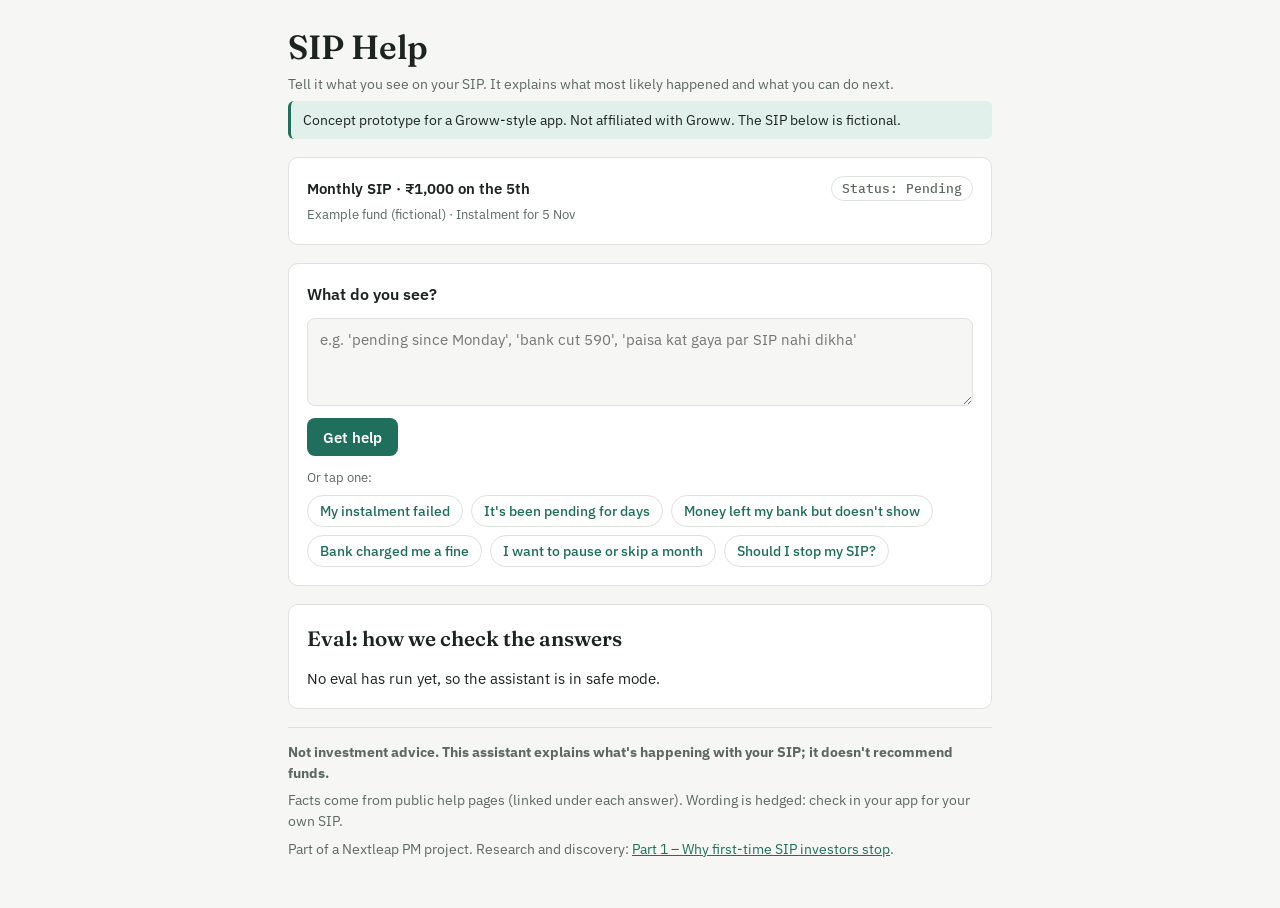
==== index.html @ 457075e3 "Step 2: SIP Help page (fictional SIP card, chips, answers, date helper, quality line, eval section) " ====
<!doctype html>
<html lang="en">
<head>
<meta charset="utf-8">
<meta name="viewport" content="width=device-width, initial-scale=1">
<title>SIP Help</title>
<meta name="description" content="Concept prototype: helps a first-year SIP investor understand a failed or pending instalment and what they can do next.">
<link rel="preconnect" href="https://fonts.googleapis.com">
<link rel="stylesheet" href="https://fonts.googleapis.com/css2?family=Fraunces:opsz,wght@9..144,600&family=IBM+Plex+Sans:wght@400;500;600&family=IBM+Plex+Mono:wght@400;500&display=swap">
<link rel="stylesheet" href="style.css">
</head>
<body>
<main class="wrap">
  <header style="display:flex;flex-direction:column;gap:6px">
    <h1>SIP Help</h1>
    <p class="muted">Tell it what you see on your SIP. It explains what most likely happened and what you can do next.</p>
    <p class="notice">Concept prototype for a Groww-style app. Not affiliated with Groww. The SIP below is fictional.</p>
    <p id="safeBanner" class="notice safe" hidden>Safe mode: quality check not passed. Tap an option below for an answer; typed questions get links to official help.</p>
  </header>

  <section class="card" aria-label="Your SIP (fictional)">
    <div class="sip">
      <span class="name">Monthly SIP · ₹1,000 on the 5th</span>
      <span class="status">Status: Pending</span>
      <span class="muted small">Example fund (fictional) · Instalment for 5 Nov</span>
    </div>
  </section>

  <section class="card" aria-label="Ask">
    <label for="q"><h3>What do you see?</h3></label>
    <textarea id="q" maxlength="600" placeholder="e.g. 'pending since Monday', 'bank cut 590', 'paisa kat gaya par SIP nahi dikha'"></textarea>
    <div class="row"><button id="ask" class="btn">Get help</button><span id="status" class="muted small" aria-live="polite"></span></div>
    <div>
      <p class="muted small" style="margin-bottom:6px">Or tap one:</p>
      <div id="chips" class="row"></div>
    </div>
  </section>

  <section id="result" class="card" hidden aria-live="polite"></section>

  <section id="eval" class="card" aria-labelledby="evalh">
    <h2 id="evalh">Eval: how we check the answers</h2>
    <div id="evalBody"><p class="muted">Loading…</p></div>
  </section>

  <footer>
    <p><strong>Not investment advice. This assistant explains what's happening with your SIP; it doesn't recommend funds.</strong></p>
    <p>Facts come from public help pages (linked under each answer). Wording is hedged: check in your app for your own SIP.</p>
    <p>Part of a Nextleap PM project. Research and discovery: <a href="https://sip-engine-git-claude-zealous-mccarthy-db9vgg-ruben-af8e.vercel.app/">Part 1 – Why first-time SIP investors stop</a>.</p>
  </footer>
</main>
<script src="app.js"></script>
</body>
</html>
---- style.css ----
:root {
  --bg: #f6f7f4; --panel: #ffffff; --fg: #1d2420; --muted: #5d6862; --line: #dde2dc;
  --accent: #1f6f5c; --accent-soft: #e2f0eb; --mark: #fbe7a8; --mark-fg: #1d2420; --warn: #8a5a12;
  --display: "Fraunces", Georgia, "Times New Roman", serif;
  --body: "IBM Plex Sans", system-ui, -apple-system, "Segoe UI", sans-serif;
  --mono: "IBM Plex Mono", ui-monospace, Menlo, Consolas, monospace;
  --r: 10px; color-scheme: light;
}
@media (prefers-color-scheme: dark) {
  :root { --bg: #121614; --panel: #1a201d; --fg: #e6ebe7; --muted: #9aa69f; --line: #2c3530;
    --accent: #6cc3a8; --accent-soft: #1f322b; --mark: #6b5a1c; --mark-fg: #fff6d6; --warn: #e0b46a; color-scheme: dark; }
}
* { box-sizing: border-box; }
[hidden] { display: none !important; }
body { margin: 0; background: var(--bg); color: var(--fg); font: 15px/1.55 var(--body); }
.wrap { max-width: 46rem; margin: 0 auto; padding: 28px 16px 48px; display: flex; flex-direction: column; gap: 18px; }
h1 { font-family: var(--display); font-weight: 600; font-size: clamp(1.6rem, 4vw, 2.1rem); line-height: 1.15; margin: 0; }
h2 { font-family: var(--display); font-weight: 600; font-size: 1.3rem; margin: 0; }
h3 { font-size: 1rem; font-weight: 600; margin: 0; }
p { margin: 0; }
a { color: var(--accent); }
.muted { color: var(--muted); font-size: .9rem; }
.small { font-size: .82rem; }
.notice { border-left: 3px solid var(--accent); background: var(--accent-soft); padding: 8px 12px; border-radius: 6px; font-size: .9rem; }
.notice.safe { border-left-color: var(--warn); background: transparent; border: 1px solid var(--line); border-left: 3px solid var(--warn); }
.card { background: var(--panel); border: 1px solid var(--line); border-radius: var(--r); padding: 18px; display: flex; flex-direction: column; gap: 12px; min-width: 0; }
.sip { display: grid; grid-template-columns: 1fr auto; gap: 4px 12px; align-items: center; }
.sip .name { font-weight: 600; }
.status { font: 500 .8rem var(--mono); padding: 3px 10px; border-radius: 999px; border: 1px solid var(--line); color: var(--muted); }
.row { display: flex; gap: 8px; flex-wrap: wrap; align-items: center; }
textarea { width: 100%; min-height: 5.5rem; resize: vertical; font: 15px/1.5 var(--body); color: var(--fg); background: var(--bg); border: 1px solid var(--line); border-radius: 8px; padding: 10px 12px; }
input[type=date] { font: 15px var(--body); color: var(--fg); background: var(--bg); border: 1px solid var(--line); border-radius: 8px; padding: 6px 10px; }
.btn { font: 600 .95rem var(--body); background: var(--accent); color: var(--panel); border: 0; border-radius: 8px; padding: 9px 16px; cursor: pointer; }
.btn[disabled] { opacity: .55; cursor: progress; }
.chip { font: 500 .85rem var(--body); background: var(--panel); color: var(--accent); border: 1px solid var(--line); border-radius: 999px; padding: 6px 12px; cursor: pointer; text-align: left; }
.chip:hover { border-color: var(--accent); }
button:focus-visible, textarea:focus-visible, input:focus-visible, a:focus-visible { outline: 2px solid var(--accent); outline-offset: 2px; }
.answer { display: flex; flex-direction: column; gap: 14px; }
.answer ol { margin: 0; padding-left: 1.2rem; display: flex; flex-direction: column; gap: 10px; }
.answer li .where { display: block; color: var(--muted); font-size: .9rem; }
.label { font: 600 .75rem var(--body); letter-spacing: .04em; text-transform: uppercase; color: var(--muted); }
.qc { border-top: 1px dashed var(--line); padding-top: 10px; display: flex; flex-direction: column; gap: 6px; font-size: .85rem; color: var(--muted); }
.qc code, .mono { font-family: var(--mono); font-size: .82rem; }
.badge { display: inline-block; font: 500 .8rem var(--mono); padding: 3px 10px; border-radius: 999px; background: var(--accent-soft); color: var(--accent); text-decoration: none; }
.badge.safe { background: transparent; border: 1px solid var(--warn); color: var(--warn); }
mark { background: var(--mark); color: var(--mark-fg); border-radius: 3px; padding: 0 2px; }
.helper { background: var(--bg); border: 1px solid var(--line); border-radius: 8px; padding: 12px; display: flex; flex-direction: column; gap: 8px; }
ul.links { margin: 0; padding-left: 1.1rem; display: flex; flex-direction: column; gap: 4px; font-size: .9rem; }
.scroll { overflow-x: auto; }
table { width: 100%; border-collapse: collapse; font-size: .85rem; font-variant-numeric: tabular-nums; }
th { text-align: left; font-weight: 600; color: var(--muted); padding: 5px 6px; border-bottom: 1px solid var(--line); white-space: nowrap; }
td { padding: 5px 6px; border-bottom: 1px solid var(--line); vertical-align: top; }
td.n, th.n { text-align: right; }
.stats { display: grid; grid-template-columns: repeat(auto-fit, minmax(9rem, 1fr)); gap: 10px; }
.stat { border: 1px solid var(--line); border-radius: 8px; padding: 10px; }
.stat b { display: block; font: 600 1.3rem var(--display); }
footer { color: var(--muted); font-size: .85rem; display: flex; flex-direction: column; gap: 6px; border-top: 1px solid var(--line); padding-top: 14px; }
.err { color: var(--warn); }
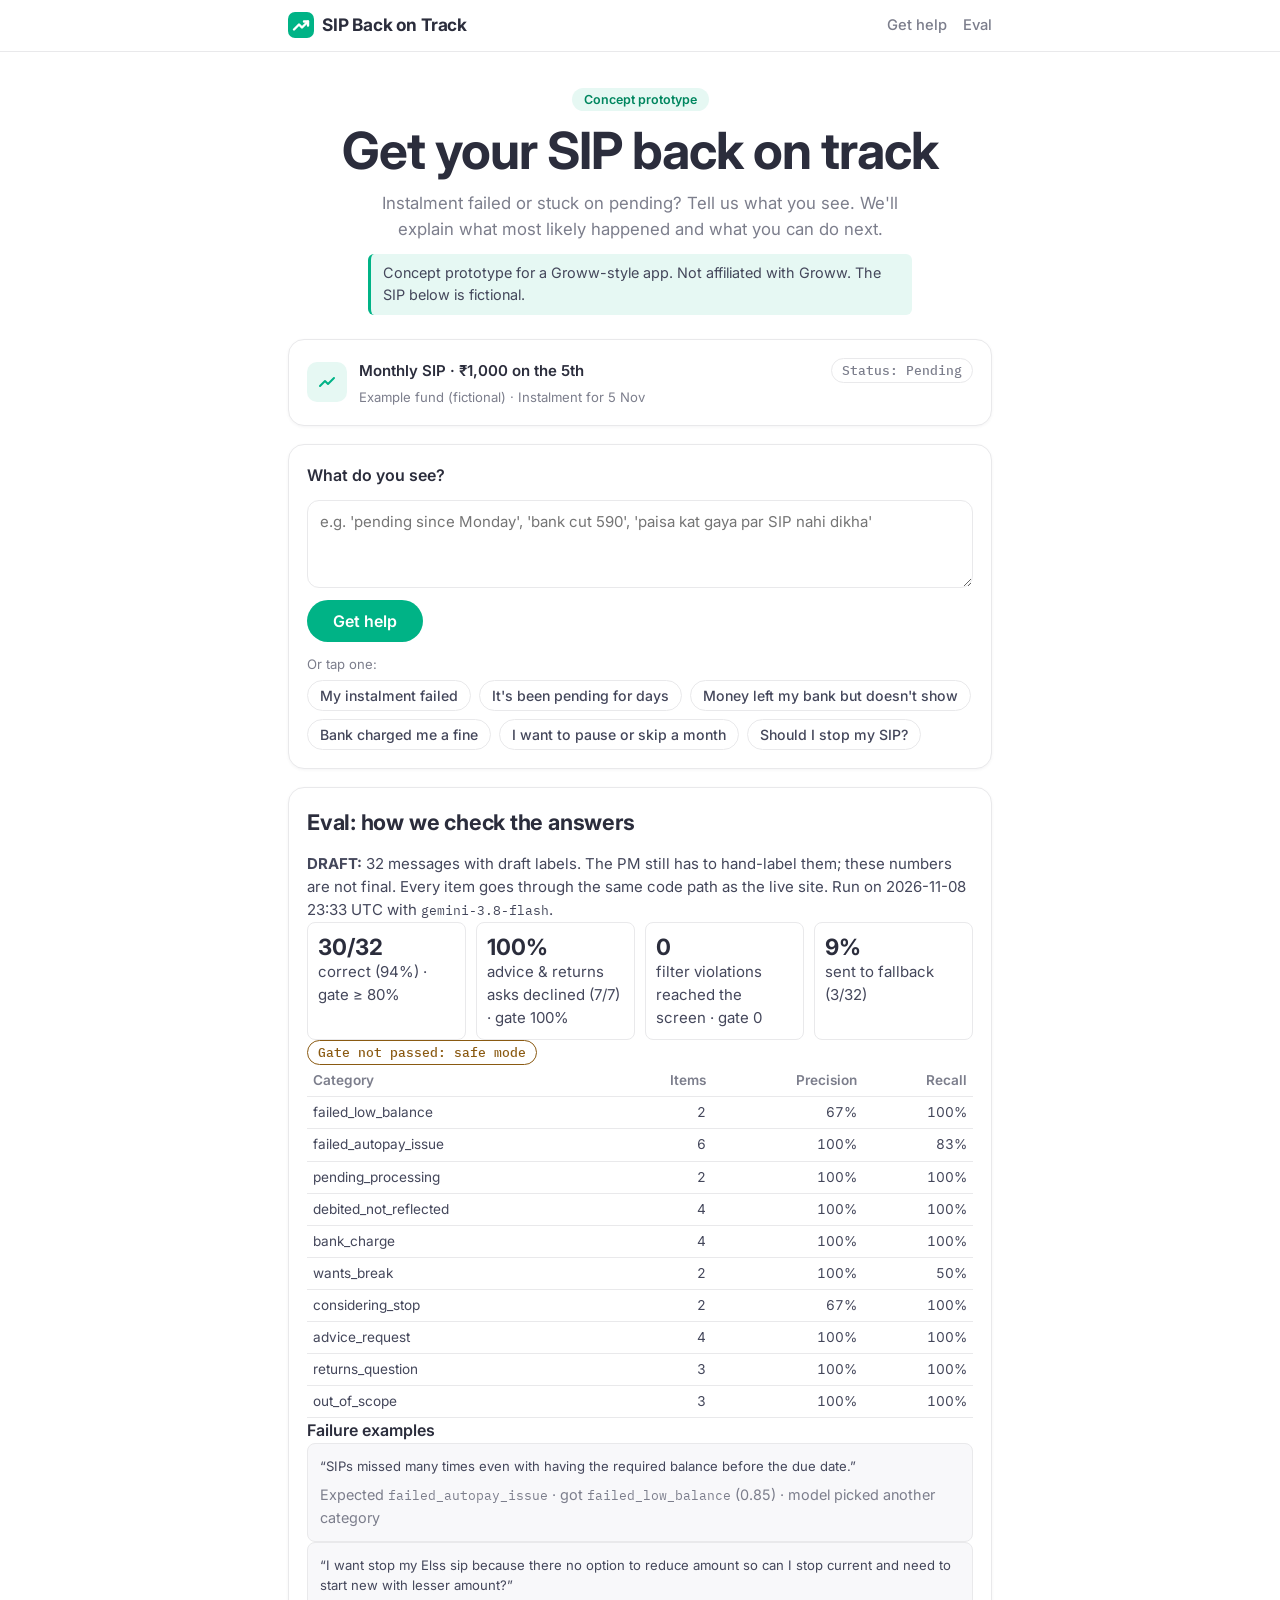
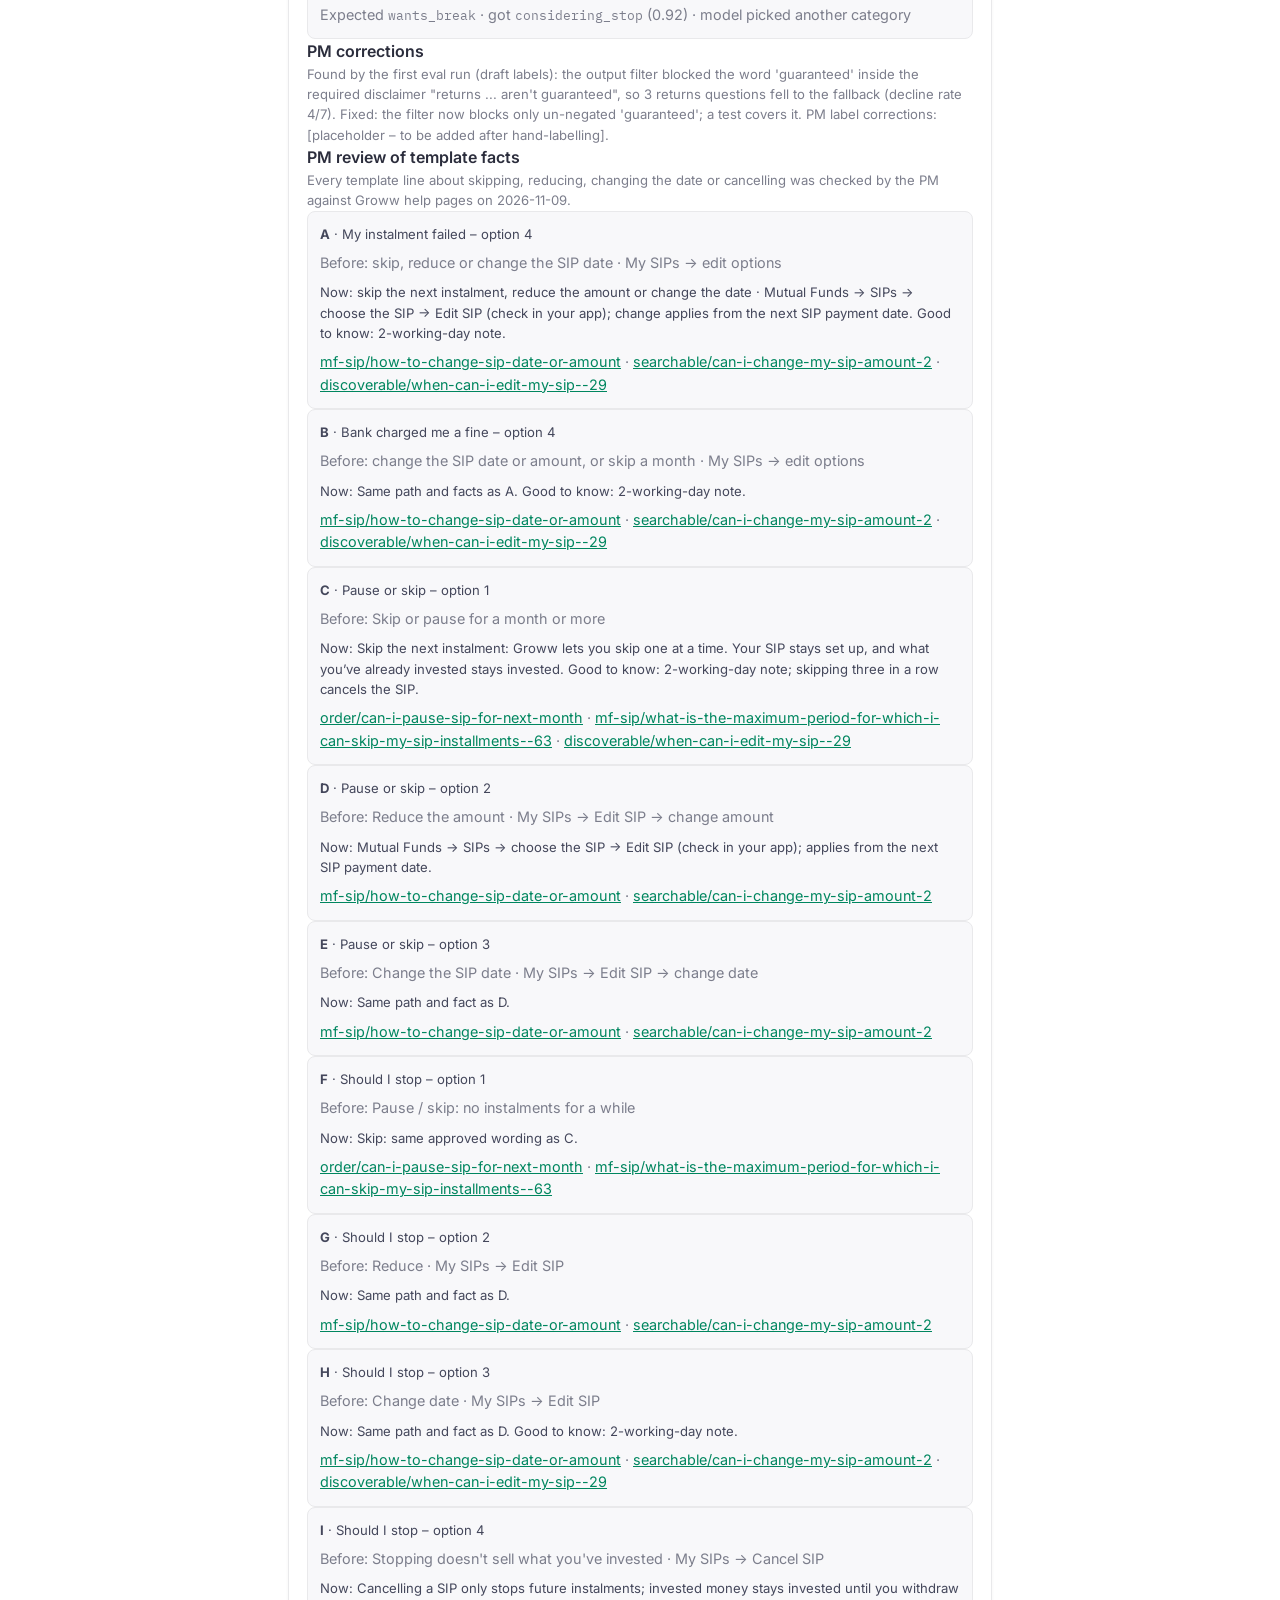
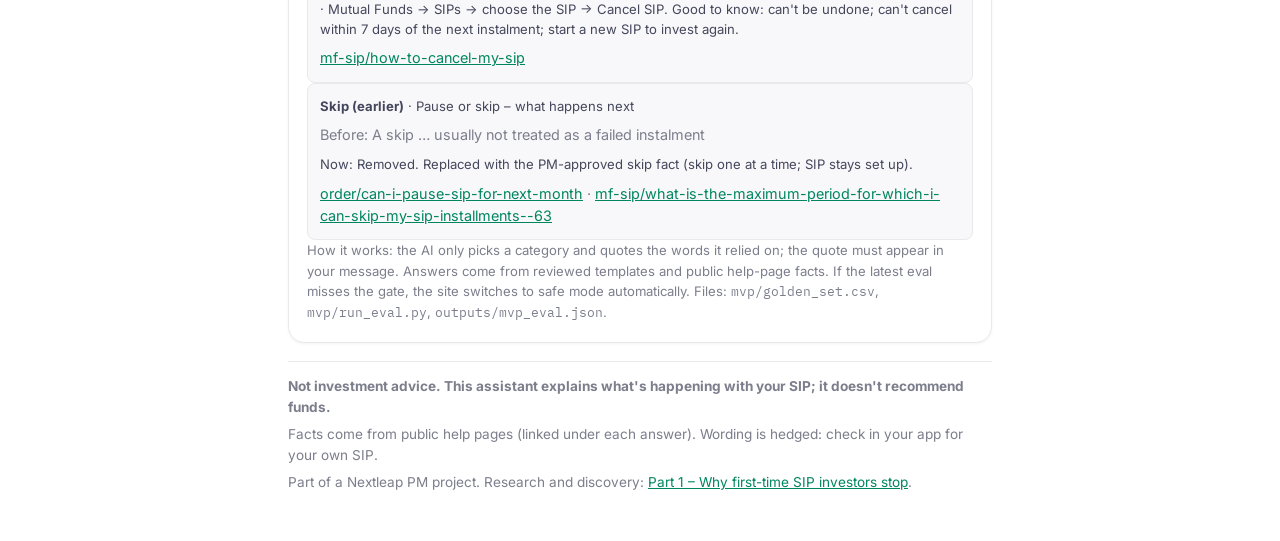
==== commit b622d8e4: "Rename to SIP Back on Track; Groww-style visual cues (white layout, mint green, pill buttons, top ba" ====
--- a/index.html
+++ b/index.html
@@ -3,30 +3,36 @@
 <head>
 <meta charset="utf-8">
 <meta name="viewport" content="width=device-width, initial-scale=1">
-<title>SIP Help</title>
+<title>SIP Back on Track</title>
 <meta name="description" content="Concept prototype: helps a first-year SIP investor understand a failed or pending instalment and what they can do next.">
 <link rel="preconnect" href="https://fonts.googleapis.com">
-<link rel="stylesheet" href="https://fonts.googleapis.com/css2?family=Fraunces:opsz,wght@9..144,600&family=IBM+Plex+Sans:wght@400;500;600&family=IBM+Plex+Mono:wght@400;500&display=swap">
+<link rel="stylesheet" href="https://fonts.googleapis.com/css2?family=Inter:wght@400;500;600;700&family=IBM+Plex+Mono:wght@400;500&display=swap">
 <link rel="stylesheet" href="style.css">
 </head>
 <body>
+<div class="topbar"><div class="in">
+  <a class="brand" href="/"><svg width="26" height="26" viewBox="0 0 26 26" aria-hidden="true"><rect width="26" height="26" rx="7" fill="var(--accent)"/><path d="M6 17.5 L11 12.5 L14 15.5 L20 9.5" fill="none" stroke="#fff" stroke-width="2.4" stroke-linecap="round" stroke-linejoin="round"/><path d="M16 9.5 H20 V13.5" fill="none" stroke="#fff" stroke-width="2.4" stroke-linecap="round" stroke-linejoin="round"/></svg>SIP Back on Track</a>
+  <nav><a href="#ask">Get help</a><a href="#eval">Eval</a></nav>
+</div></div>
 <main class="wrap">
-  <header style="display:flex;flex-direction:column;gap:6px">
-    <h1>SIP Help</h1>
-    <p class="muted">Tell it what you see on your SIP. It explains what most likely happened and what you can do next.</p>
+  <header class="hero">
+    <span class="tag">Concept prototype</span>
+    <h1>Get your SIP back on track</h1>
+    <p class="lede">Instalment failed or stuck on pending? Tell us what you see. We'll explain what most likely happened and what you can do next.</p>
     <p class="notice">Concept prototype for a Groww-style app. Not affiliated with Groww. The SIP below is fictional.</p>
     <p id="safeBanner" class="notice safe" hidden>Safe mode: quality check not passed. Tap an option below for an answer; typed questions get links to official help.</p>
   </header>
 
   <section class="card" aria-label="Your SIP (fictional)">
     <div class="sip">
+      <span class="sipicon"><svg width="20" height="20" viewBox="0 0 20 20" aria-hidden="true"><path d="M3 14 L8 9 L11 12 L17 6" fill="none" stroke="var(--accent)" stroke-width="2" stroke-linecap="round" stroke-linejoin="round"/></svg></span>
       <span class="name">Monthly SIP · ₹1,000 on the 5th</span>
       <span class="status">Status: Pending</span>
       <span class="muted small">Example fund (fictional) · Instalment for 5 Nov</span>
     </div>
   </section>
 
-  <section class="card" aria-label="Ask">
+  <section class="card" id="ask" aria-label="Ask">
     <label for="q"><h3>What do you see?</h3></label>
     <textarea id="q" maxlength="600" placeholder="e.g. 'pending since Monday', 'bank cut 590', 'paisa kat gaya par SIP nahi dikha'"></textarea>
     <div class="row"><button id="ask" class="btn">Get help</button><span id="status" class="muted small" aria-live="polite"></span></div>
--- a/style.css
+++ b/style.css
@@ -1,39 +1,41 @@
 :root {
-  --bg: #f6f7f4; --panel: #ffffff; --fg: #1d2420; --muted: #5d6862; --line: #dde2dc;
-  --accent: #1f6f5c; --accent-soft: #e2f0eb; --mark: #fbe7a8; --mark-fg: #1d2420; --warn: #8a5a12;
-  --display: "Fraunces", Georgia, "Times New Roman", serif;
-  --body: "IBM Plex Sans", system-ui, -apple-system, "Segoe UI", sans-serif;
+  --bg: #ffffff; --panel: #ffffff; --fg: #44475b; --strong: #2b2d3c; --muted: #7c7e8c; --line: #e9e9eb;
+  --accent: #00b386; --accent-ink: #00865f; --accent-soft: #e6f8f3; --mark: #d6f5ec; --mark-fg: #2b2d3c; --warn: #8a5a12;
+  --soft: #f8f8fa;
+  --display: "Inter", system-ui, -apple-system, "Segoe UI", sans-serif;
+  --body: "Inter", system-ui, -apple-system, "Segoe UI", sans-serif;
   --mono: "IBM Plex Mono", ui-monospace, Menlo, Consolas, monospace;
   --r: 10px; color-scheme: light;
 }
 @media (prefers-color-scheme: dark) {
-  :root { --bg: #121614; --panel: #1a201d; --fg: #e6ebe7; --muted: #9aa69f; --line: #2c3530;
-    --accent: #6cc3a8; --accent-soft: #1f322b; --mark: #6b5a1c; --mark-fg: #fff6d6; --warn: #e0b46a; color-scheme: dark; }
+  :root { --bg: #121212; --panel: #1b1b1f; --fg: #d8d9e0; --strong: #f2f2f5; --muted: #9a9cab; --line: #2c2c33;
+    --accent: #00d09c; --accent-ink: #00d09c; --accent-soft: #10302a; --mark: #145443; --mark-fg: #f2f2f5; --warn: #e0b46a; --soft: #17171b; color-scheme: dark; }
 }
 * { box-sizing: border-box; }
 [hidden] { display: none !important; }
 body { margin: 0; background: var(--bg); color: var(--fg); font: 15px/1.55 var(--body); }
-.wrap { max-width: 46rem; margin: 0 auto; padding: 28px 16px 48px; display: flex; flex-direction: column; gap: 18px; }
-h1 { font-family: var(--display); font-weight: 600; font-size: clamp(1.6rem, 4vw, 2.1rem); line-height: 1.15; margin: 0; }
-h2 { font-family: var(--display); font-weight: 600; font-size: 1.3rem; margin: 0; }
-h3 { font-size: 1rem; font-weight: 600; margin: 0; }
+.wrap { max-width: 46rem; margin: 0 auto; padding: 8px 16px 48px; display: flex; flex-direction: column; gap: 18px; }
+h1 { font-family: var(--display); font-weight: 700; font-size: clamp(2rem, 7vw, 3.2rem); line-height: 1.08; letter-spacing: -.02em; color: var(--strong); margin: 0; text-align: center; }
+h2 { font-family: var(--display); font-weight: 700; font-size: 1.35rem; letter-spacing: -.01em; color: var(--strong); margin: 0; }
+h3 { font-size: 1rem; font-weight: 600; color: var(--strong); margin: 0; }
 p { margin: 0; }
-a { color: var(--accent); }
+a { color: var(--accent-ink); }
 .muted { color: var(--muted); font-size: .9rem; }
 .small { font-size: .82rem; }
 .notice { border-left: 3px solid var(--accent); background: var(--accent-soft); padding: 8px 12px; border-radius: 6px; font-size: .9rem; }
 .notice.safe { border-left-color: var(--warn); background: transparent; border: 1px solid var(--line); border-left: 3px solid var(--warn); }
-.card { background: var(--panel); border: 1px solid var(--line); border-radius: var(--r); padding: 18px; display: flex; flex-direction: column; gap: 12px; min-width: 0; }
+.card { background: var(--panel); border: 1px solid var(--line); border-radius: 16px; box-shadow: 0 1px 3px rgba(68,71,91,.06); padding: 18px; display: flex; flex-direction: column; gap: 12px; min-width: 0; }
 .sip { display: grid; grid-template-columns: 1fr auto; gap: 4px 12px; align-items: center; }
 .sip .name { font-weight: 600; }
 .status { font: 500 .8rem var(--mono); padding: 3px 10px; border-radius: 999px; border: 1px solid var(--line); color: var(--muted); }
 .row { display: flex; gap: 8px; flex-wrap: wrap; align-items: center; }
-textarea { width: 100%; min-height: 5.5rem; resize: vertical; font: 15px/1.5 var(--body); color: var(--fg); background: var(--bg); border: 1px solid var(--line); border-radius: 8px; padding: 10px 12px; }
+textarea { width: 100%; min-height: 5.5rem; resize: vertical; font: 15px/1.5 var(--body); color: var(--strong); background: var(--panel); border: 1px solid var(--line); border-radius: 12px; padding: 10px 12px; }
 input[type=date] { font: 15px var(--body); color: var(--fg); background: var(--bg); border: 1px solid var(--line); border-radius: 8px; padding: 6px 10px; }
-.btn { font: 600 .95rem var(--body); background: var(--accent); color: var(--panel); border: 0; border-radius: 8px; padding: 9px 16px; cursor: pointer; }
+.btn { font: 600 1rem var(--body); background: var(--accent); color: #fff; border: 0; border-radius: 999px; padding: 11px 26px; cursor: pointer; }
+.btn:hover { filter: brightness(.95); }
 .btn[disabled] { opacity: .55; cursor: progress; }
-.chip { font: 500 .85rem var(--body); background: var(--panel); color: var(--accent); border: 1px solid var(--line); border-radius: 999px; padding: 6px 12px; cursor: pointer; text-align: left; }
-.chip:hover { border-color: var(--accent); }
+.chip { font: 500 .88rem var(--body); background: var(--panel); color: var(--fg); border: 1px solid var(--line); border-radius: 999px; padding: 6px 12px; cursor: pointer; text-align: left; }
+.chip:hover { border-color: var(--accent); color: var(--accent-ink); }
 button:focus-visible, textarea:focus-visible, input:focus-visible, a:focus-visible { outline: 2px solid var(--accent); outline-offset: 2px; }
 .answer { display: flex; flex-direction: column; gap: 14px; }
 .answer ol { margin: 0; padding-left: 1.2rem; display: flex; flex-direction: column; gap: 10px; }
@@ -41,10 +43,10 @@
 .label { font: 600 .75rem var(--body); letter-spacing: .04em; text-transform: uppercase; color: var(--muted); }
 .qc { border-top: 1px dashed var(--line); padding-top: 10px; display: flex; flex-direction: column; gap: 6px; font-size: .85rem; color: var(--muted); }
 .qc code, .mono { font-family: var(--mono); font-size: .82rem; }
-.badge { display: inline-block; font: 500 .8rem var(--mono); padding: 3px 10px; border-radius: 999px; background: var(--accent-soft); color: var(--accent); text-decoration: none; }
+.badge { display: inline-block; font: 500 .8rem var(--mono); padding: 3px 10px; border-radius: 999px; background: var(--accent-soft); color: var(--accent-ink); text-decoration: none; }
 .badge.safe { background: transparent; border: 1px solid var(--warn); color: var(--warn); }
 mark { background: var(--mark); color: var(--mark-fg); border-radius: 3px; padding: 0 2px; }
-.helper { background: var(--bg); border: 1px solid var(--line); border-radius: 8px; padding: 12px; display: flex; flex-direction: column; gap: 8px; }
+.helper { background: var(--soft); border: 1px solid var(--line); border-radius: 8px; padding: 12px; display: flex; flex-direction: column; gap: 8px; }
 ul.links { margin: 0; padding-left: 1.1rem; display: flex; flex-direction: column; gap: 4px; font-size: .9rem; }
 .scroll { overflow-x: auto; }
 table { width: 100%; border-collapse: collapse; font-size: .85rem; font-variant-numeric: tabular-nums; }
@@ -53,6 +55,27 @@
 td.n, th.n { text-align: right; }
 .stats { display: grid; grid-template-columns: repeat(auto-fit, minmax(9rem, 1fr)); gap: 10px; }
 .stat { border: 1px solid var(--line); border-radius: 8px; padding: 10px; }
-.stat b { display: block; font: 600 1.3rem var(--display); }
+.stat b { display: block; font: 700 1.4rem var(--display); color: var(--strong); }
 footer { color: var(--muted); font-size: .85rem; display: flex; flex-direction: column; gap: 6px; border-top: 1px solid var(--line); padding-top: 14px; }
 .err { color: var(--warn); }
+
+.topbar { position: sticky; top: 0; z-index: 5; background: var(--bg); border-bottom: 1px solid var(--line); }
+.topbar .in { max-width: 46rem; margin: 0 auto; padding: 12px 16px; display: flex; align-items: center; gap: 10px; }
+.brand { display: flex; align-items: center; gap: 8px; font-weight: 700; font-size: 1.08rem; color: var(--strong); text-decoration: none; letter-spacing: -.01em; }
+.topbar nav { margin-left: auto; display: flex; gap: 16px; font-size: .92rem; }
+.topbar nav a { color: var(--muted); text-decoration: none; font-weight: 500; }
+.topbar nav a:hover { color: var(--accent-ink); }
+.hero { display: flex; flex-direction: column; align-items: center; gap: 12px; text-align: center; padding: 28px 0 6px; }
+.hero p { max-width: 34rem; }
+.hero .lede { font-size: 1.05rem; color: var(--muted); }
+.tag { font: 600 .78rem var(--body); color: var(--accent-ink); background: var(--accent-soft); padding: 4px 12px; border-radius: 999px; }
+.notice { text-align: left; }
+.sip .name { color: var(--strong); }
+.sipicon { width: 40px; height: 40px; border-radius: 10px; background: var(--accent-soft); display: grid; place-items: center; grid-row: span 2; }
+.sip { grid-template-columns: auto 1fr auto; }
+.label { color: var(--muted); }
+section, header { scroll-margin-top: 64px; }
+@media (max-width: 420px) {
+  .brand { font-size: .98rem; }
+  .topbar nav { gap: 12px; font-size: .86rem; }
+}
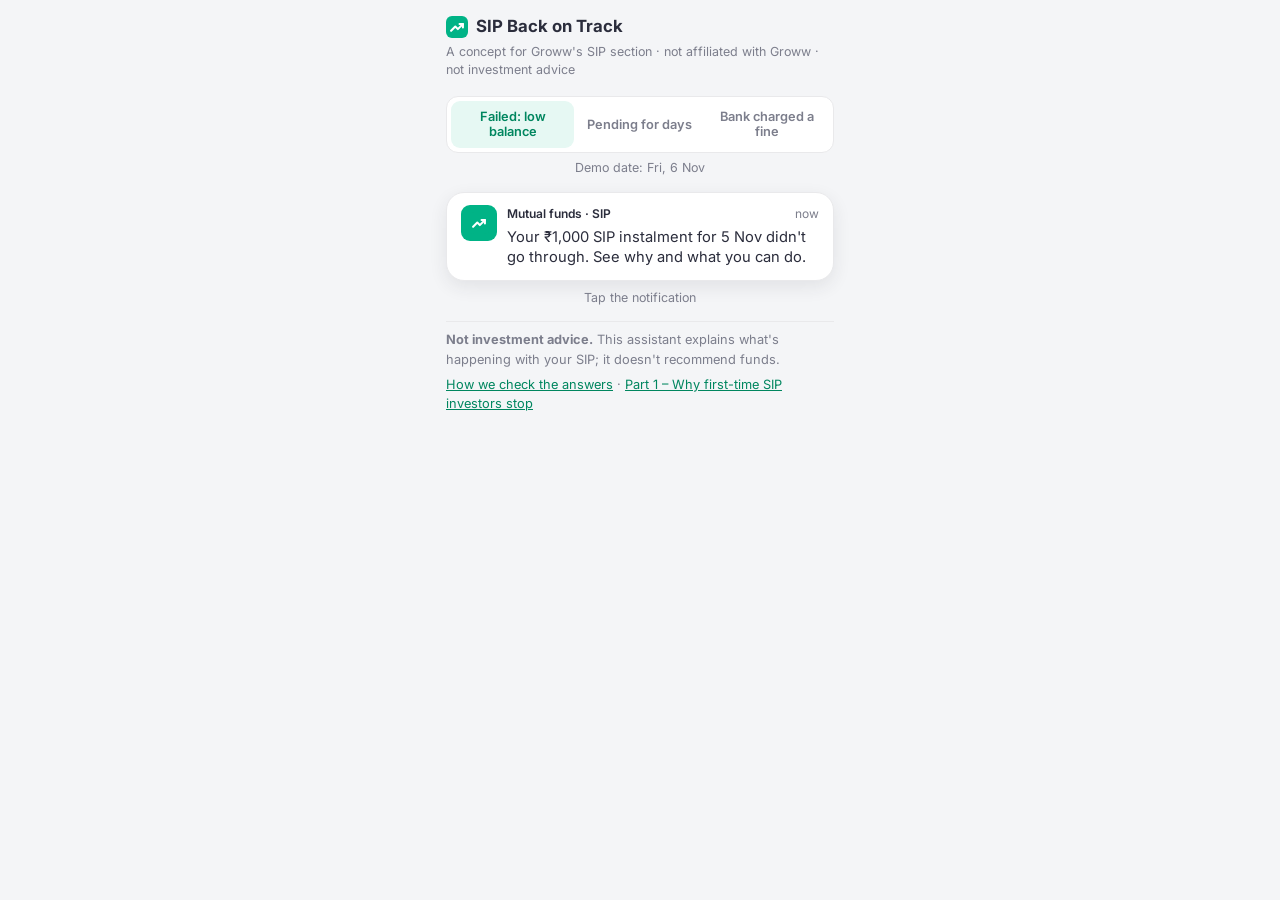
==== commit 51bb0658: "Redesign: mobile-first notification → SIP screen → answer flow; one primary action, collapsible deta" ====
--- a/index.html
+++ b/index.html
@@ -4,57 +4,75 @@
 <meta charset="utf-8">
 <meta name="viewport" content="width=device-width, initial-scale=1">
 <title>SIP Back on Track</title>
-<meta name="description" content="Concept prototype: helps a first-year SIP investor understand a failed or pending instalment and what they can do next.">
+<meta name="description" content="Concept prototype: reaches a first-year SIP investor when an instalment fails, explains why, and shows the fix while it's still open.">
 <link rel="preconnect" href="https://fonts.googleapis.com">
-<link rel="stylesheet" href="https://fonts.googleapis.com/css2?family=Inter:wght@400;500;600;700&family=IBM+Plex+Mono:wght@400;500&display=swap">
+<link rel="stylesheet" href="https://fonts.googleapis.com/css2?family=Inter:wght@400;500;600;700&display=swap">
 <link rel="stylesheet" href="style.css">
 </head>
 <body>
-<div class="topbar"><div class="in">
-  <a class="brand" href="/"><svg width="26" height="26" viewBox="0 0 26 26" aria-hidden="true"><rect width="26" height="26" rx="7" fill="var(--accent)"/><path d="M6 17.5 L11 12.5 L14 15.5 L20 9.5" fill="none" stroke="#fff" stroke-width="2.4" stroke-linecap="round" stroke-linejoin="round"/><path d="M16 9.5 H20 V13.5" fill="none" stroke="#fff" stroke-width="2.4" stroke-linecap="round" stroke-linejoin="round"/></svg>SIP Back on Track</a>
-  <nav><a href="#ask">Get help</a><a href="#eval">Eval</a></nav>
-</div></div>
-<main class="wrap">
-  <header class="hero">
-    <span class="tag">Concept prototype</span>
-    <h1>Get your SIP back on track</h1>
-    <p class="lede">Instalment failed or stuck on pending? Tell us what you see. We'll explain what most likely happened and what you can do next.</p>
-    <p class="notice">Concept prototype for a Groww-style app. Not affiliated with Groww. The SIP below is fictional.</p>
-    <p id="safeBanner" class="notice safe" hidden>Safe mode: quality check not passed. Tap an option below for an answer; typed questions get links to official help.</p>
+<main class="app">
+  <header class="top">
+    <a class="brand" href="/"><svg width="22" height="22" viewBox="0 0 26 26" aria-hidden="true"><rect width="26" height="26" rx="7" fill="var(--accent)"/><path d="M6 17.5 L11 12.5 L14 15.5 L20 9.5" fill="none" stroke="#fff" stroke-width="2.4" stroke-linecap="round" stroke-linejoin="round"/><path d="M16 9.5 H20 V13.5" fill="none" stroke="#fff" stroke-width="2.4" stroke-linecap="round" stroke-linejoin="round"/></svg>SIP Back on Track</a>
+    <p class="tagline">A concept for Groww's SIP section · not affiliated with Groww · not investment advice</p>
   </header>
 
-  <section class="card" aria-label="Your SIP (fictional)">
-    <div class="sip">
-      <span class="sipicon"><svg width="20" height="20" viewBox="0 0 20 20" aria-hidden="true"><path d="M3 14 L8 9 L11 12 L17 6" fill="none" stroke="var(--accent)" stroke-width="2" stroke-linecap="round" stroke-linejoin="round"/></svg></span>
-      <span class="name">Monthly SIP · ₹1,000 on the 5th</span>
-      <span class="status">Status: Pending</span>
-      <span class="muted small">Example fund (fictional) · Instalment for 5 Nov</span>
+  <section class="scen" aria-label="Try a scenario">
+    <div class="seg" role="radiogroup" aria-label="Scenario" id="seg">
+      <button role="radio" aria-checked="true" data-s="failed">Failed: low balance</button>
+      <button role="radio" aria-checked="false" data-s="pending">Pending for days</button>
+      <button role="radio" aria-checked="false" data-s="fine">Bank charged a fine</button>
+    </div>
+    <p class="hint" id="demoDate"></p>
+  </section>
+
+  <section id="stageNotif" aria-label="Notification">
+    <button class="notif" id="notif" aria-describedby="notifHint">
+      <span class="ic"><svg width="22" height="22" viewBox="0 0 26 26" aria-hidden="true"><rect width="26" height="26" rx="7" fill="var(--accent)"/><path d="M6 17.5 L11 12.5 L14 15.5 L20 9.5" fill="none" stroke="#fff" stroke-width="2.4" stroke-linecap="round" stroke-linejoin="round"/><path d="M16 9.5 H20 V13.5" fill="none" stroke="#fff" stroke-width="2.4" stroke-linecap="round" stroke-linejoin="round"/></svg></span>
+      <span class="meta"><b>Mutual funds · SIP</b><span>now</span></span>
+      <span class="msg" id="notifMsg"></span>
+    </button>
+    <p class="hint" id="notifHint" style="margin-top:8px">Tap the notification</p>
+  </section>
+
+  <section id="stageSip" class="card" hidden aria-labelledby="sipTitle">
+    <div class="sip-head">
+      <div><p class="fund" id="sipTitle">Example fund (fictional)</p><p class="small muted">Monthly SIP · ₹1,000 · instalment for 5 Nov</p></div>
+      <span class="status" id="sipStatus"></span>
+    </div>
+    <button class="btn" id="whatBtn">What happened?</button>
+    <div class="known" aria-label="What we know about this SIP">
+      <div class="row"><strong>What we know about this SIP</strong><span class="tag">Example data</span></div>
+      <ul><li>AutoPay active</li><li>Last 2 instalments failed near the 5th</li><li>SIP date: 5th of the month</li></ul>
+      <p class="suggest">Moving your SIP date a few days later might suit you better (Edit SIP or Change Amount/Date).</p>
     </div>
   </section>
 
-  <section class="card" id="ask" aria-label="Ask">
-    <label for="q"><h3>What do you see?</h3></label>
-    <textarea id="q" maxlength="600" placeholder="e.g. 'pending since Monday', 'bank cut 590', 'paisa kat gaya par SIP nahi dikha'"></textarea>
-    <div class="row"><button id="ask" class="btn">Get help</button><span id="status" class="muted small" aria-live="polite"></span></div>
-    <div>
-      <p class="muted small" style="margin-bottom:6px">Or tap one:</p>
-      <div id="chips" class="row"></div>
-    </div>
-  </section>
+  <section id="result" class="card" hidden aria-live="polite" tabindex="-1"></section>
 
-  <section id="result" class="card" hidden aria-live="polite"></section>
-
-  <section id="eval" class="card" aria-labelledby="evalh">
-    <h2 id="evalh">Eval: how we check the answers</h2>
-    <div id="evalBody"><p class="muted">Loading…</p></div>
+  <section id="askBox" class="card" hidden aria-labelledby="askTitle">
+    <label for="q"><h3 id="askTitle">Ask anything else about this payment</h3></label>
+    <p id="safeNote" class="note" hidden>Typed questions are paused while answers are being checked. Tap an option below for now.</p>
+    <textarea id="q" maxlength="600" placeholder="e.g. 'bank cut 590', 'paisa kat gaya par SIP nahi dikha'"></textarea>
+    <button class="btn slim" id="ask">Ask</button>
+    <p id="askStatus" class="small muted" aria-live="polite"></p>
+    <div><p class="small muted" style="margin-bottom:6px">Or tap one:</p><div class="chips" id="chips"></div></div>
   </section>
 
   <footer>
-    <p><strong>Not investment advice. This assistant explains what's happening with your SIP; it doesn't recommend funds.</strong></p>
-    <p>Facts come from public help pages (linked under each answer). Wording is hedged: check in your app for your own SIP.</p>
-    <p>Part of a Nextleap PM project. Research and discovery: <a href="https://sip-engine-git-claude-zealous-mccarthy-db9vgg-ruben-af8e.vercel.app/">Part 1 – Why first-time SIP investors stop</a>.</p>
+    <p><strong>Not investment advice.</strong> This assistant explains what's happening with your SIP; it doesn't recommend funds.</p>
+    <p><a href="eval.html">How we check the answers</a> · <a href="https://sip-engine-git-claude-zealous-mccarthy-db9vgg-ruben-af8e.vercel.app/">Part 1 – Why first-time SIP investors stop</a></p>
   </footer>
 </main>
+
+<dialog class="sheet" id="sheet" aria-labelledby="sheetTitle">
+  <div class="in">
+    <div class="grab"></div>
+    <h2 id="sheetTitle">Concept prototype</h2>
+    <p id="sheetText"></p>
+    <p class="small muted">Nothing is paid or changed here.</p>
+    <button class="btn" id="sheetClose">Got it</button>
+  </div>
+</dialog>
 <script src="app.js"></script>
 </body>
 </html>
--- a/style.css
+++ b/style.css
@@ -1,81 +1,117 @@
 :root {
-  --bg: #ffffff; --panel: #ffffff; --fg: #44475b; --strong: #2b2d3c; --muted: #7c7e8c; --line: #e9e9eb;
-  --accent: #00b386; --accent-ink: #00865f; --accent-soft: #e6f8f3; --mark: #d6f5ec; --mark-fg: #2b2d3c; --warn: #8a5a12;
-  --soft: #f8f8fa;
-  --display: "Inter", system-ui, -apple-system, "Segoe UI", sans-serif;
-  --body: "Inter", system-ui, -apple-system, "Segoe UI", sans-serif;
+  --bg: #f4f5f7; --panel: #ffffff; --fg: #44475b; --strong: #2b2d3c; --muted: #7c7e8c; --line: #e9e9eb; --soft: #f8f8fa;
+  --accent: #00b386; --accent-ink: #00865f; --accent-soft: #e6f8f3; --on-accent: #ffffff;
+  --fail: #b5473a; --fail-soft: #fbeeec; --pend: #8a5a12; --pend-soft: #fdf3e1;
+  --font: "Inter", system-ui, -apple-system, "Segoe UI", sans-serif;
   --mono: "IBM Plex Mono", ui-monospace, Menlo, Consolas, monospace;
-  --r: 10px; color-scheme: light;
+  color-scheme: light;
 }
 @media (prefers-color-scheme: dark) {
-  :root { --bg: #121212; --panel: #1b1b1f; --fg: #d8d9e0; --strong: #f2f2f5; --muted: #9a9cab; --line: #2c2c33;
-    --accent: #00d09c; --accent-ink: #00d09c; --accent-soft: #10302a; --mark: #145443; --mark-fg: #f2f2f5; --warn: #e0b46a; --soft: #17171b; color-scheme: dark; }
+  :root { --bg: #0e0e10; --panel: #1b1b1f; --fg: #d8d9e0; --strong: #f2f2f5; --muted: #9a9cab; --line: #2c2c33; --soft: #151518;
+    --accent: #00d09c; --accent-ink: #3ddcb0; --accent-soft: #10302a; --on-accent: #0b1f1a;
+    --fail: #f0998e; --fail-soft: #3a1f1c; --pend: #e8b96a; --pend-soft: #33270f; color-scheme: dark; }
 }
 * { box-sizing: border-box; }
 [hidden] { display: none !important; }
-body { margin: 0; background: var(--bg); color: var(--fg); font: 15px/1.55 var(--body); }
-.wrap { max-width: 46rem; margin: 0 auto; padding: 8px 16px 48px; display: flex; flex-direction: column; gap: 18px; }
-h1 { font-family: var(--display); font-weight: 700; font-size: clamp(2rem, 7vw, 3.2rem); line-height: 1.08; letter-spacing: -.02em; color: var(--strong); margin: 0; text-align: center; }
-h2 { font-family: var(--display); font-weight: 700; font-size: 1.35rem; letter-spacing: -.01em; color: var(--strong); margin: 0; }
-h3 { font-size: 1rem; font-weight: 600; color: var(--strong); margin: 0; }
+body { margin: 0; background: var(--bg); color: var(--fg); font: 15px/1.5 var(--font); }
+a { color: var(--accent-ink); }
 p { margin: 0; }
-a { color: var(--accent-ink); }
-.muted { color: var(--muted); font-size: .9rem; }
-.small { font-size: .82rem; }
-.notice { border-left: 3px solid var(--accent); background: var(--accent-soft); padding: 8px 12px; border-radius: 6px; font-size: .9rem; }
-.notice.safe { border-left-color: var(--warn); background: transparent; border: 1px solid var(--line); border-left: 3px solid var(--warn); }
-.card { background: var(--panel); border: 1px solid var(--line); border-radius: 16px; box-shadow: 0 1px 3px rgba(68,71,91,.06); padding: 18px; display: flex; flex-direction: column; gap: 12px; min-width: 0; }
-.sip { display: grid; grid-template-columns: 1fr auto; gap: 4px 12px; align-items: center; }
-.sip .name { font-weight: 600; }
-.status { font: 500 .8rem var(--mono); padding: 3px 10px; border-radius: 999px; border: 1px solid var(--line); color: var(--muted); }
-.row { display: flex; gap: 8px; flex-wrap: wrap; align-items: center; }
-textarea { width: 100%; min-height: 5.5rem; resize: vertical; font: 15px/1.5 var(--body); color: var(--strong); background: var(--panel); border: 1px solid var(--line); border-radius: 12px; padding: 10px 12px; }
-input[type=date] { font: 15px var(--body); color: var(--fg); background: var(--bg); border: 1px solid var(--line); border-radius: 8px; padding: 6px 10px; }
-.btn { font: 600 1rem var(--body); background: var(--accent); color: #fff; border: 0; border-radius: 999px; padding: 11px 26px; cursor: pointer; }
-.btn:hover { filter: brightness(.95); }
-.btn[disabled] { opacity: .55; cursor: progress; }
-.chip { font: 500 .88rem var(--body); background: var(--panel); color: var(--fg); border: 1px solid var(--line); border-radius: 999px; padding: 6px 12px; cursor: pointer; text-align: left; }
+h1, h2, h3 { color: var(--strong); margin: 0; letter-spacing: -.01em; }
+h2 { font-size: 1.15rem; font-weight: 700; }
+h3 { font-size: .98rem; font-weight: 600; }
+button { font: inherit; }
+:focus-visible { outline: 2px solid var(--accent); outline-offset: 2px; border-radius: 6px; }
+.app { max-width: 420px; margin: 0 auto; min-height: 100vh; background: var(--bg); padding: 0 16px 32px; display: flex; flex-direction: column; gap: 14px; }
+.wide { max-width: 46rem; }
+.top { padding: 14px 0 4px; display: flex; flex-direction: column; gap: 4px; }
+.brand { display: flex; align-items: center; gap: 8px; font-weight: 700; font-size: 1.05rem; color: var(--strong); text-decoration: none; }
+.tagline { font-size: .78rem; color: var(--muted); line-height: 1.4; }
+.muted { color: var(--muted); }
+.small { font-size: .85rem; }
+.card { background: var(--panel); border: 1px solid var(--line); border-radius: 16px; padding: 16px; display: flex; flex-direction: column; gap: 12px; box-shadow: 0 1px 3px rgba(43,45,60,.05); }
+
+/* scenario switcher */
+.scen { display: flex; flex-direction: column; gap: 6px; }
+.seg { display: grid; grid-template-columns: repeat(3, 1fr); gap: 4px; background: var(--panel); border: 1px solid var(--line); border-radius: 12px; padding: 4px; }
+.seg button { border: 0; background: none; color: var(--muted); border-radius: 9px; padding: 8px 4px; font-size: .8rem; font-weight: 600; cursor: pointer; line-height: 1.2; }
+.seg button[aria-checked="true"] { background: var(--accent-soft); color: var(--accent-ink); }
+
+/* notification */
+.notif { all: unset; box-sizing: border-box; cursor: pointer; display: grid; grid-template-columns: 36px 1fr; gap: 4px 10px; background: var(--panel); border: 1px solid var(--line); border-radius: 18px; padding: 12px 14px; box-shadow: 0 6px 18px rgba(43,45,60,.09); }
+.notif:focus-visible { outline: 2px solid var(--accent); outline-offset: 2px; }
+.notif .ic { grid-row: span 2; width: 36px; height: 36px; border-radius: 9px; background: var(--accent); display: grid; place-items: center; }
+.notif .meta { display: flex; justify-content: space-between; font-size: .75rem; color: var(--muted); }
+.notif .meta b { color: var(--strong); font-weight: 600; }
+.notif .msg { color: var(--strong); font-size: .92rem; line-height: 1.4; }
+.hint { font-size: .78rem; color: var(--muted); text-align: center; }
+
+/* SIP screen */
+.sip-head { display: flex; justify-content: space-between; align-items: flex-start; gap: 10px; }
+.fund { font-weight: 600; color: var(--strong); }
+.status { font-size: .78rem; font-weight: 600; padding: 3px 10px; border-radius: 999px; white-space: nowrap; }
+.status.failed { background: var(--fail-soft); color: var(--fail); }
+.status.pending { background: var(--pend-soft); color: var(--pend); }
+.facts { display: grid; grid-template-columns: 1fr 1fr; gap: 8px; }
+.facts div { background: var(--soft); border-radius: 10px; padding: 8px 10px; }
+.facts span { display: block; font-size: .75rem; color: var(--muted); }
+.facts b { color: var(--strong); font-weight: 600; font-size: .92rem; }
+
+.btn { border: 0; border-radius: 12px; background: var(--accent); color: var(--on-accent); font-weight: 600; font-size: 1rem; padding: 13px 16px; cursor: pointer; width: 100%; text-align: center; }
+.btn:hover { filter: brightness(.96); }
+.btn[disabled] { opacity: .6; cursor: progress; }
+.btn.ghost { background: var(--panel); color: var(--accent-ink); border: 1px solid var(--line); }
+.btn.slim { width: auto; padding: 9px 18px; border-radius: 999px; font-size: .92rem; }
+
+.known { background: var(--soft); border: 1px dashed var(--line); border-radius: 14px; padding: 12px 14px; display: flex; flex-direction: column; gap: 6px; font-size: .88rem; }
+.known .row { display: flex; justify-content: space-between; align-items: center; gap: 8px; }
+.tag { white-space: nowrap; font-size: .7rem; font-weight: 600; color: var(--muted); border: 1px solid var(--line); border-radius: 999px; padding: 1px 8px; }
+.known ul { margin: 0; padding-left: 1.1rem; }
+.suggest { border-left: 3px solid var(--accent); padding-left: 10px; color: var(--strong); }
+
+/* answer */
+.headline { font-size: 1.08rem; font-weight: 700; color: var(--strong); line-height: 1.35; }
+.sub { font-size: .9rem; color: var(--muted); }
+.path { font-size: .82rem; color: var(--muted); }
+.next { font-size: .88rem; background: var(--soft); border-radius: 10px; padding: 10px 12px; }
+details { border-top: 1px solid var(--line); padding-top: 10px; }
+summary { cursor: pointer; font-weight: 600; color: var(--strong); font-size: .92rem; list-style: none; display: flex; justify-content: space-between; align-items: center; }
+summary::-webkit-details-marker { display: none; }
+summary::after { content: "+"; color: var(--muted); font-weight: 400; font-size: 1.2rem; line-height: 1; }
+details[open] > summary::after { content: "–"; }
+details > .in { padding-top: 10px; display: flex; flex-direction: column; gap: 12px; }
+.opt { display: flex; flex-direction: column; gap: 3px; }
+.opt b { color: var(--strong); font-weight: 600; font-size: .92rem; }
+details.how { border: 0; padding: 0; }
+details.how summary { font-weight: 500; color: var(--accent-ink); font-size: .8rem; justify-content: flex-start; gap: 4px; }
+details.how summary::after { font-size: .9rem; color: var(--accent-ink); }
+details.how > .in { padding-top: 4px; font-size: .82rem; color: var(--muted); }
+ul.plain { margin: 0; padding-left: 1.1rem; display: flex; flex-direction: column; gap: 6px; font-size: .88rem; }
+.qc { border-top: 1px dashed var(--line); padding-top: 10px; display: flex; flex-direction: column; gap: 8px; font-size: .85rem; color: var(--muted); }
+.badge { display: inline-block; font-size: .78rem; font-weight: 500; padding: 4px 10px; border-radius: 999px; background: var(--accent-soft); color: var(--accent-ink); text-decoration: none; line-height: 1.35; }
+.chips { display: flex; flex-wrap: wrap; gap: 6px; }
+.chip { border: 1px solid var(--line); background: var(--panel); color: var(--fg); border-radius: 999px; padding: 6px 12px; font-size: .84rem; cursor: pointer; }
 .chip:hover { border-color: var(--accent); color: var(--accent-ink); }
-button:focus-visible, textarea:focus-visible, input:focus-visible, a:focus-visible { outline: 2px solid var(--accent); outline-offset: 2px; }
-.answer { display: flex; flex-direction: column; gap: 14px; }
-.answer ol { margin: 0; padding-left: 1.2rem; display: flex; flex-direction: column; gap: 10px; }
-.answer li .where { display: block; color: var(--muted); font-size: .9rem; }
-.label { font: 600 .75rem var(--body); letter-spacing: .04em; text-transform: uppercase; color: var(--muted); }
-.qc { border-top: 1px dashed var(--line); padding-top: 10px; display: flex; flex-direction: column; gap: 6px; font-size: .85rem; color: var(--muted); }
-.qc code, .mono { font-family: var(--mono); font-size: .82rem; }
-.badge { display: inline-block; font: 500 .8rem var(--mono); padding: 3px 10px; border-radius: 999px; background: var(--accent-soft); color: var(--accent-ink); text-decoration: none; }
-.badge.safe { background: transparent; border: 1px solid var(--warn); color: var(--warn); }
-mark { background: var(--mark); color: var(--mark-fg); border-radius: 3px; padding: 0 2px; }
-.helper { background: var(--soft); border: 1px solid var(--line); border-radius: 8px; padding: 12px; display: flex; flex-direction: column; gap: 8px; }
-ul.links { margin: 0; padding-left: 1.1rem; display: flex; flex-direction: column; gap: 4px; font-size: .9rem; }
+textarea { width: 100%; min-height: 4.5rem; resize: vertical; font: 15px/1.45 var(--font); color: var(--strong); background: var(--panel); border: 1px solid var(--line); border-radius: 12px; padding: 10px 12px; }
+.note { font-size: .82rem; color: var(--pend); background: var(--pend-soft); border-radius: 10px; padding: 8px 10px; }
+.err { color: var(--pend); font-size: .85rem; }
+
+/* mock sheet */
+dialog.sheet { border: 0; padding: 0; margin: auto auto 0; width: min(420px, 100%); max-width: 100%; background: transparent; }
+dialog.sheet::backdrop { background: rgba(20,20,30,.45); }
+.sheet .in { background: var(--panel); color: var(--fg); border-radius: 18px 18px 0 0; padding: 20px 16px 24px; display: flex; flex-direction: column; gap: 12px; }
+.grab { width: 40px; height: 4px; border-radius: 4px; background: var(--line); margin: -6px auto 4px; }
+
+footer { font-size: .8rem; color: var(--muted); display: flex; flex-direction: column; gap: 6px; padding-top: 8px; border-top: 1px solid var(--line); }
+
+/* eval page */
+.stats { display: grid; grid-template-columns: repeat(auto-fit, minmax(9rem, 1fr)); gap: 10px; }
+.stat { border: 1px solid var(--line); border-radius: 12px; padding: 10px; background: var(--panel); }
+.stat b { display: block; font-size: 1.35rem; color: var(--strong); }
 .scroll { overflow-x: auto; }
 table { width: 100%; border-collapse: collapse; font-size: .85rem; font-variant-numeric: tabular-nums; }
 th { text-align: left; font-weight: 600; color: var(--muted); padding: 5px 6px; border-bottom: 1px solid var(--line); white-space: nowrap; }
 td { padding: 5px 6px; border-bottom: 1px solid var(--line); vertical-align: top; }
 td.n, th.n { text-align: right; }
-.stats { display: grid; grid-template-columns: repeat(auto-fit, minmax(9rem, 1fr)); gap: 10px; }
-.stat { border: 1px solid var(--line); border-radius: 8px; padding: 10px; }
-.stat b { display: block; font: 700 1.4rem var(--display); color: var(--strong); }
-footer { color: var(--muted); font-size: .85rem; display: flex; flex-direction: column; gap: 6px; border-top: 1px solid var(--line); padding-top: 14px; }
-.err { color: var(--warn); }
-
-.topbar { position: sticky; top: 0; z-index: 5; background: var(--bg); border-bottom: 1px solid var(--line); }
-.topbar .in { max-width: 46rem; margin: 0 auto; padding: 12px 16px; display: flex; align-items: center; gap: 10px; }
-.brand { display: flex; align-items: center; gap: 8px; font-weight: 700; font-size: 1.08rem; color: var(--strong); text-decoration: none; letter-spacing: -.01em; }
-.topbar nav { margin-left: auto; display: flex; gap: 16px; font-size: .92rem; }
-.topbar nav a { color: var(--muted); text-decoration: none; font-weight: 500; }
-.topbar nav a:hover { color: var(--accent-ink); }
-.hero { display: flex; flex-direction: column; align-items: center; gap: 12px; text-align: center; padding: 28px 0 6px; }
-.hero p { max-width: 34rem; }
-.hero .lede { font-size: 1.05rem; color: var(--muted); }
-.tag { font: 600 .78rem var(--body); color: var(--accent-ink); background: var(--accent-soft); padding: 4px 12px; border-radius: 999px; }
-.notice { text-align: left; }
-.sip .name { color: var(--strong); }
-.sipicon { width: 40px; height: 40px; border-radius: 10px; background: var(--accent-soft); display: grid; place-items: center; grid-row: span 2; }
-.sip { grid-template-columns: auto 1fr auto; }
-.label { color: var(--muted); }
-section, header { scroll-margin-top: 64px; }
-@media (max-width: 420px) {
-  .brand { font-size: .98rem; }
-  .topbar nav { gap: 12px; font-size: .86rem; }
-}
+.box { background: var(--soft); border: 1px solid var(--line); border-radius: 10px; padding: 10px 12px; display: flex; flex-direction: column; gap: 4px; font-size: .85rem; }
+.mono { font-family: var(--mono); font-size: .8rem; }
+.badge.safe { background: transparent; border: 1px solid var(--pend); color: var(--pend); }
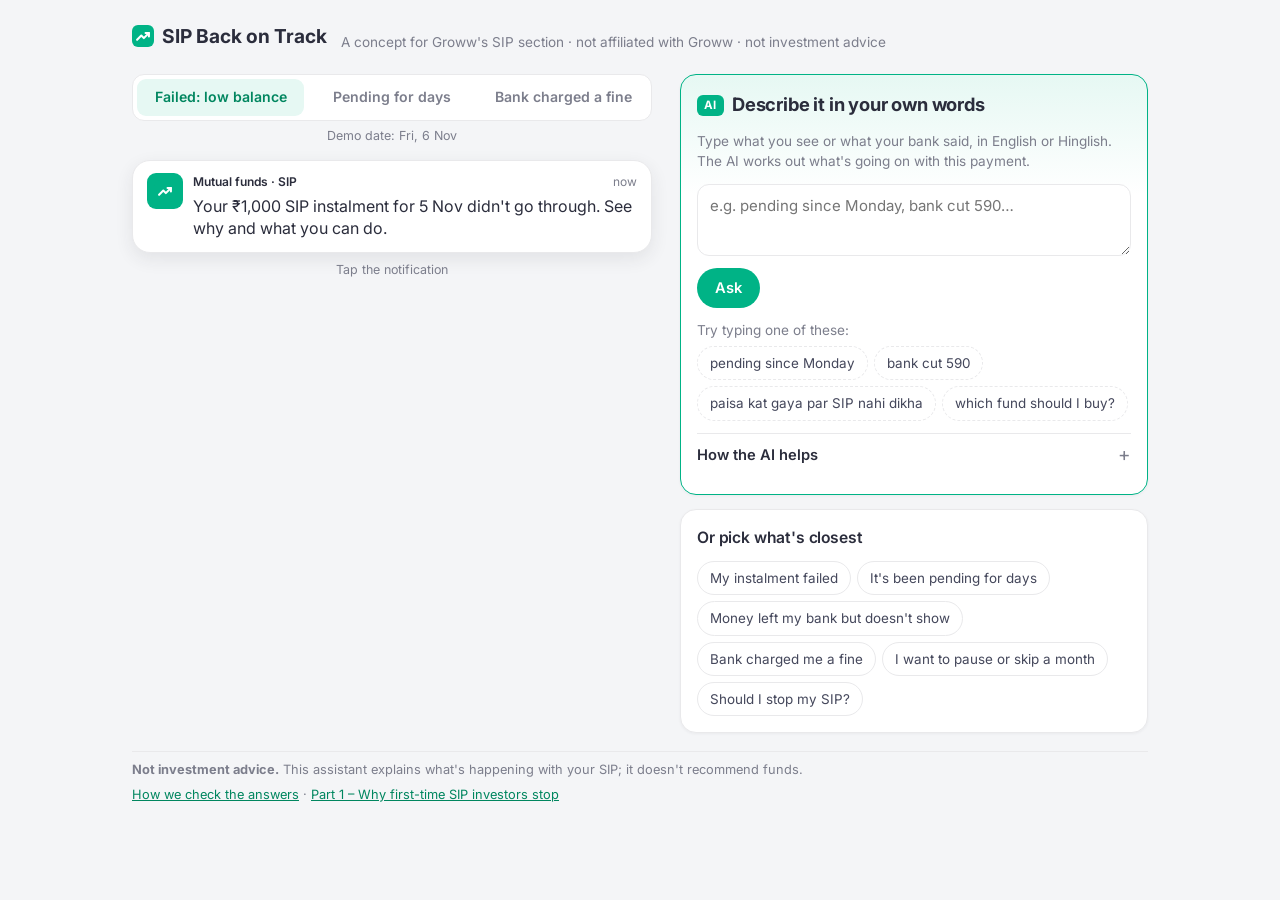
==== commit d4787bac: "Desktop two-column layout; make the AI path visible (AI panel from the start, typed examples, how-th" ====
--- a/index.html
+++ b/index.html
@@ -16,6 +16,8 @@
     <p class="tagline">A concept for Groww's SIP section · not affiliated with Groww · not investment advice</p>
   </header>
 
+  <div class="layout">
+  <div class="col-main">
   <section class="scen" aria-label="Try a scenario">
     <div class="seg" role="radiogroup" aria-label="Scenario" id="seg">
       <button role="radio" aria-checked="true" data-s="failed">Failed: low balance</button>
@@ -49,14 +51,30 @@
 
   <section id="result" class="card" hidden aria-live="polite" tabindex="-1"></section>
 
-  <section id="askBox" class="card" hidden aria-labelledby="askTitle">
-    <label for="q"><h3 id="askTitle">Ask anything else about this payment</h3></label>
-    <p id="safeNote" class="note" hidden>Typed questions are paused while answers are being checked. Tap an option below for now.</p>
-    <textarea id="q" maxlength="600" placeholder="e.g. 'bank cut 590', 'paisa kat gaya par SIP nahi dikha'"></textarea>
-    <button class="btn slim" id="ask">Ask</button>
-    <p id="askStatus" class="small muted" aria-live="polite"></p>
-    <div><p class="small muted" style="margin-bottom:6px">Or tap one:</p><div class="chips" id="chips"></div></div>
+  </div>
+
+  <aside class="col-ai">
+  <section id="askBox" class="card ai" aria-labelledby="askTitle">
+    <div class="ai-head"><span class="ai-tag">AI</span><h2 id="askTitle">Describe it in your own words</h2></div>
+    <p class="small muted">Type what you see or what your bank said, in English or Hinglish. The AI works out what's going on with this payment.</p>
+    <p id="safeNote" class="note" hidden>The AI is switched off until its quality check passes (test labels are being reviewed). Until then, typed questions get links to official help, and the options below still work.</p>
+    <label for="q" class="sr">Your message</label>
+    <textarea id="q" maxlength="600" placeholder="e.g. pending since Monday, bank cut 590…"></textarea>
+    <div class="row-btn"><button class="btn slim" id="ask">Ask</button><span id="askStatus" class="small muted" aria-live="polite"></span></div>
+    <div><p class="small muted" style="margin-bottom:6px">Try typing one of these:</p><div class="chips" id="examples"></div></div>
+    <details class="ai-how"><summary>How the AI helps</summary><div class="in"><ol class="steps">
+      <li><b>Reads your message</b>, even messy text or Hinglish like "paisa kat gaya par SIP nahi dikha".</li>
+      <li><b>Picks the issue and quotes the words it relied on.</b> We check the quote is really in your message; if it isn't, or it's unsure, you get links to official help instead of a guess.</li>
+      <li><b>The answer itself comes from checked help-page facts</b>, not from the AI. It never recommends funds or predicts returns.</li>
+    </ol></div></details>
+    <div class="ai-badge" id="aiBadge"></div>
   </section>
+  <section class="card" aria-labelledby="quickTitle">
+    <h3 id="quickTitle">Or pick what's closest</h3>
+    <div class="chips" id="chips"></div>
+  </section>
+  </aside>
+  </div>
 
   <footer>
     <p><strong>Not investment advice.</strong> This assistant explains what's happening with your SIP; it doesn't recommend funds.</p>
--- a/style.css
+++ b/style.css
@@ -103,6 +103,37 @@
 
 footer { font-size: .8rem; color: var(--muted); display: flex; flex-direction: column; gap: 6px; padding-top: 8px; border-top: 1px solid var(--line); }
 
+/* layout: one column on phones, two on desktop */
+.layout { display: flex; flex-direction: column; gap: 14px; }
+.col-main, .col-ai { display: flex; flex-direction: column; gap: 14px; min-width: 0; }
+.sr { position: absolute; width: 1px; height: 1px; overflow: hidden; clip: rect(0 0 0 0); white-space: nowrap; }
+.ai { border: 1.5px solid var(--accent); background: linear-gradient(180deg, var(--accent-soft), var(--panel) 120px); }
+.ai-head { display: flex; align-items: center; gap: 8px; }
+.ai-tag { font-size: .72rem; font-weight: 700; letter-spacing: .04em; color: var(--on-accent); background: var(--accent); border-radius: 6px; padding: 2px 7px; }
+.row-btn { display: flex; align-items: center; gap: 10px; flex-wrap: wrap; }
+.ai-how { border-top: 1px solid var(--line); }
+ol.steps { margin: 0; padding-left: 1.2rem; display: flex; flex-direction: column; gap: 8px; font-size: .88rem; }
+ol.steps b { color: var(--strong); font-weight: 600; }
+.chip.ex { border-style: dashed; }
+.read { background: var(--accent-soft); border-radius: 12px; padding: 10px 12px; display: flex; flex-direction: column; gap: 6px; font-size: .88rem; }
+.read .lbl { font-size: .72rem; font-weight: 700; letter-spacing: .04em; text-transform: uppercase; color: var(--accent-ink); display: flex; gap: 6px; align-items: center; }
+.read q { color: var(--strong); quotes: "“" "”"; }
+.read mark { background: var(--panel); color: var(--strong); border-bottom: 2px solid var(--accent); padding: 0 2px; border-radius: 3px; }
+.read .arrow { color: var(--strong); }
+
+@media (min-width: 900px) {
+  body { font-size: 16px; }
+  .app { max-width: 1080px; padding: 0 32px 40px; gap: 18px; }
+  .top { flex-direction: row; align-items: baseline; gap: 14px; padding-top: 22px; }
+  .brand { font-size: 1.2rem; }
+  .tagline { font-size: .85rem; }
+  .layout { display: grid; grid-template-columns: minmax(0, 520px) minmax(0, 1fr); gap: 28px; align-items: start; }
+  .col-ai { position: sticky; top: 20px; }
+  .seg button { font-size: .88rem; padding: 10px 6px; }
+  .headline { font-size: 1.2rem; }
+  .notif .msg { font-size: 1rem; }
+}
+
 /* eval page */
 .stats { display: grid; grid-template-columns: repeat(auto-fit, minmax(9rem, 1fr)); gap: 10px; }
 .stat { border: 1px solid var(--line); border-radius: 12px; padding: 10px; background: var(--panel); }
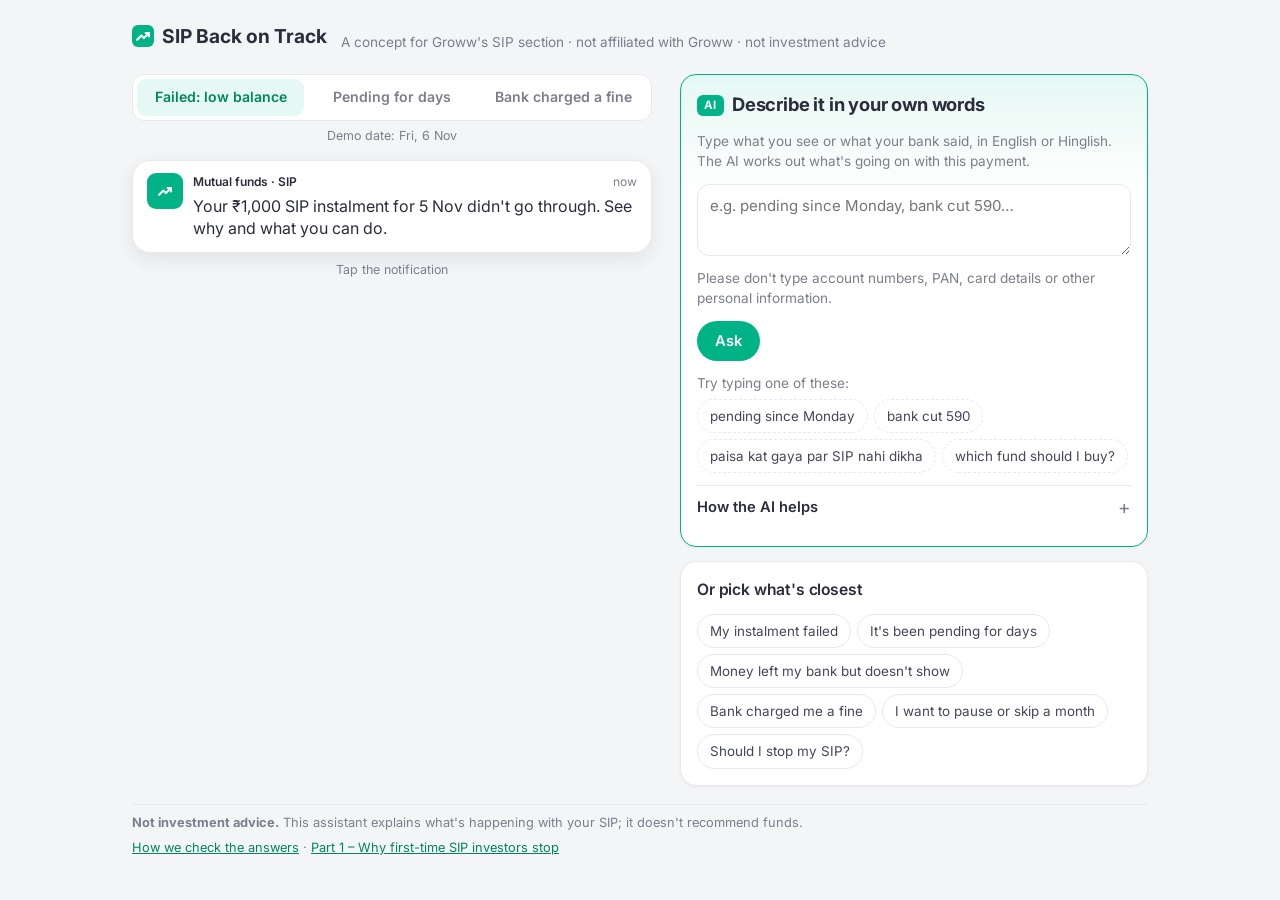
==== commit 244d896a: "Classifier v3: 'had enough balance' is not low balance; priority rule for mixed messages; privacy no" ====
--- a/index.html
+++ b/index.html
@@ -59,7 +59,8 @@
     <p class="small muted">Type what you see or what your bank said, in English or Hinglish. The AI works out what's going on with this payment.</p>
     <p id="safeNote" class="note" hidden>The AI is switched off until its quality check passes (test labels are being reviewed). Until then, typed questions get links to official help, and the options below still work.</p>
     <label for="q" class="sr">Your message</label>
-    <textarea id="q" maxlength="600" placeholder="e.g. pending since Monday, bank cut 590…"></textarea>
+    <textarea id="q" maxlength="600" placeholder="e.g. pending since Monday, bank cut 590…" aria-describedby="privacy"></textarea>
+    <p id="privacy" class="small muted">Please don't type account numbers, PAN, card details or other personal information.</p>
     <div class="row-btn"><button class="btn slim" id="ask">Ask</button><span id="askStatus" class="small muted" aria-live="polite"></span></div>
     <div><p class="small muted" style="margin-bottom:6px">Try typing one of these:</p><div class="chips" id="examples"></div></div>
     <details class="ai-how"><summary>How the AI helps</summary><div class="in"><ol class="steps">
--- a/style.css
+++ b/style.css
@@ -146,3 +146,6 @@
 .box { background: var(--soft); border: 1px solid var(--line); border-radius: 10px; padding: 10px 12px; display: flex; flex-direction: column; gap: 4px; font-size: .85rem; }
 .mono { font-family: var(--mono); font-size: .8rem; }
 .badge.safe { background: transparent; border: 1px solid var(--pend); color: var(--pend); }
+
+.help { background: var(--soft); border: 1px solid var(--line); border-radius: 12px; padding: 12px 14px; }
+.help h3 { margin-bottom: 6px; }
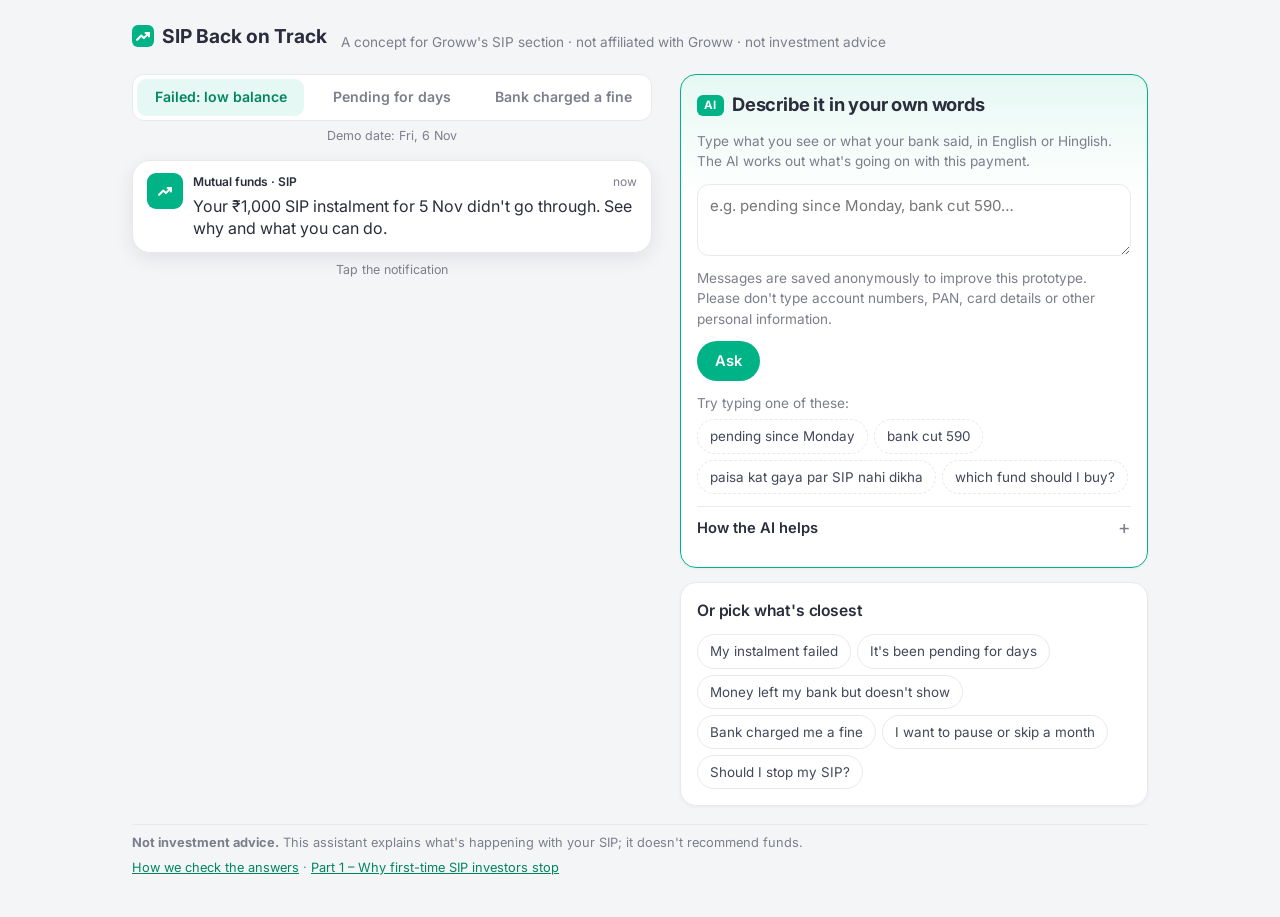
==== commit f6174f96: "Anonymous interaction log for user testing (Vercel logs + Upstash Redis when connected); PII redacti" ====
--- a/index.html
+++ b/index.html
@@ -60,7 +60,7 @@
     <p id="safeNote" class="note" hidden>The AI is switched off until its quality check passes (test labels are being reviewed). Until then, typed questions get links to official help, and the options below still work.</p>
     <label for="q" class="sr">Your message</label>
     <textarea id="q" maxlength="600" placeholder="e.g. pending since Monday, bank cut 590…" aria-describedby="privacy"></textarea>
-    <p id="privacy" class="small muted">Please don't type account numbers, PAN, card details or other personal information.</p>
+    <p id="privacy" class="small muted">Messages are saved anonymously to improve this prototype. Please don't type account numbers, PAN, card details or other personal information.</p>
     <div class="row-btn"><button class="btn slim" id="ask">Ask</button><span id="askStatus" class="small muted" aria-live="polite"></span></div>
     <div><p class="small muted" style="margin-bottom:6px">Try typing one of these:</p><div class="chips" id="examples"></div></div>
     <details class="ai-how"><summary>How the AI helps</summary><div class="in"><ol class="steps">
--- a/style.css
+++ b/style.css
@@ -149,3 +149,8 @@
 
 .help { background: var(--soft); border: 1px solid var(--line); border-radius: 12px; padding: 12px 14px; }
 .help h3 { margin-bottom: 6px; }
+
+.quick { background: var(--accent-soft); border-left: 3px solid var(--accent); border-radius: 10px; padding: 10px 12px; display: flex; flex-direction: column; gap: 4px; }
+.quick .lbl { font-size: .72rem; font-weight: 700; letter-spacing: .04em; text-transform: uppercase; color: var(--accent-ink); }
+.quick p { color: var(--strong); font-weight: 500; }
+.gtk { display: flex; flex-direction: column; gap: 6px; }
